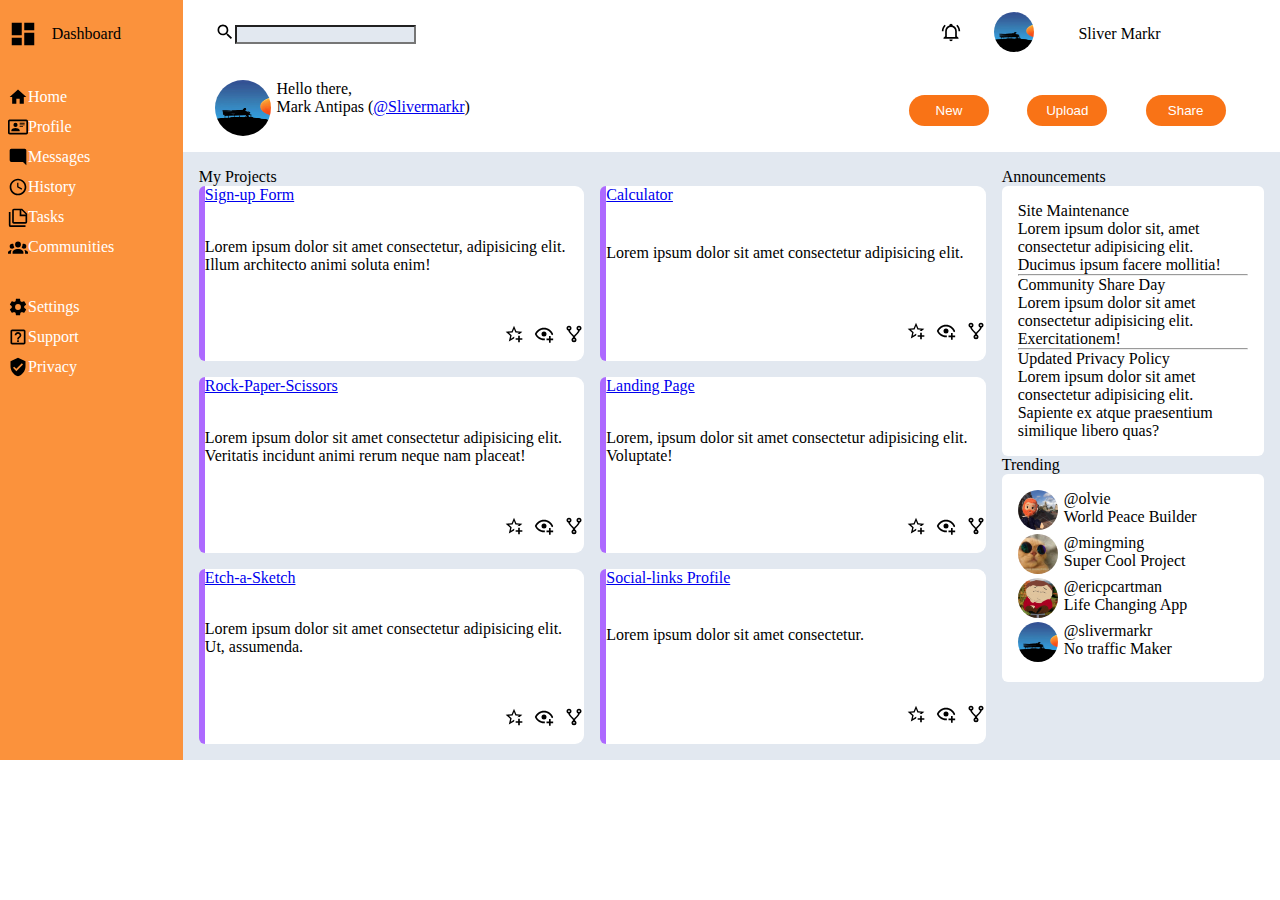
==== index.html @ b525b4a1 "links to my projects" ====
<!DOCTYPE html>
<html lang="en">
<head>
    <meta charset="UTF-8">
    <meta name="viewport" content="width=device-width, initial-scale=1.0">
    <title>Document</title>
    <link rel="stylesheet" href="style.css">

</head>
<body>
<div class="wrapper">
    <div class="main">
        <!-- header main -->
        <div class="header-wrapper">
            <div class="search-box">
                <div>
                <object width="20px" height="20px" data="./dashboard/magnify.svg" type="image/svg+xml"></object>
                </div>
                <input type="search" name="" id="search">
            </div>

            <div class="small-icon-box">
                <div>
                    <object width="20px" height="20px" data="./dashboard/bell-ring-outline.svg" type="image/svg+xml"></object>
                    </div>
                <div><img src="./resource/images/49a67f0972be8a185519f94ccf21d488.jpg" alt=""></div>
                <div>Sliver Markr</div>
            </div>

            <div class="big-icon-box">
                <div><img src="./resource/images/49a67f0972be8a185519f94ccf21d488.jpg" alt=""></div>
                <div>
                    <p>Hello there,</p>
                    <div>Mark Antipas (<a href="https://github.com/slivermarkr">@Slivermarkr</a>)</div>
                </div>
            </div>

            <div class="nav-buttons">
                <button>New</button>
                <button>Upload</button>
                <button>Share</button>
            </div>
        </div>

        <!-- content main -->
        <div class="content-wrapper">
            <div class="main-card-container">
                <div>My Projects</div>

                <div class="cards">
                    <div class="card">
                        <div><a href="https://slivermarkr.github.io/Sign-up-Form-Project/">Sign-up Form</a></div>
                        <p>Lorem ipsum dolor sit amet consectetur, adipisicing elit. Illum architecto animi soluta enim!</p>
                        <div class="card-icons">
                            <div><object data="./dashboard/star-plus-outline.svg" type="image/svg+xml"></object></div>
                            <div>
                                <object data="./dashboard/eye-plus-outline.svg" type="image/svg+xml"></object>
                            </div>
                            <div>
                                <object data="./dashboard/source-fork.svg" type="image/svg+xml"></object>
                            </div>
                        </div>
                    </div>

                    <div class="card">
                        <div><a href="https://slivermarkr.github.io/TOP-CALCULATOR/">Calculator</a></div>
                        <p>Lorem ipsum dolor sit amet consectetur adipisicing elit.</p>
                        <div class="card-icons">
                            <div><object data="./dashboard/star-plus-outline.svg" type="image/svg+xml"></object></div>
                            <div>
                                <object data="./dashboard/eye-plus-outline.svg" type="image/svg+xml"></object>
                            </div>
                            <div>
                                <object data="./dashboard/source-fork.svg" type="image/svg+xml"></object>
                            </div>
                        </div>
                    </div>

                    <div class="card">
                        <div><a href="https://slivermarkr.github.io/ROCK-PAPER-SCISSORS/">Rock-Paper-Scissors</a></div>
                        <p>Lorem ipsum dolor sit amet consectetur adipisicing elit. Veritatis incidunt animi rerum neque nam placeat!</p>
                        <div class="card-icons">
                            <div><object data="./dashboard/star-plus-outline.svg" type="image/svg+xml"></object></div>
                            <div>
                                <object data="./dashboard/eye-plus-outline.svg" type="image/svg+xml"></object>
                            </div>
                            <div>
                                <object data="./dashboard/source-fork.svg" type="image/svg+xml"></object>
                            </div>
                        </div>
                    </div>
                    <div class="card">
                        <div><a href="https://slivermarkr.github.io/Project-Landing-Page/">Landing Page</a></div>
                        <p>Lorem, ipsum dolor sit amet consectetur adipisicing elit. Voluptate!</p>
                        <div class="card-icons">
                            <div><object data="./dashboard/star-plus-outline.svg" type="image/svg+xml"></object></div>
                            <div>
                                <object data="./dashboard/eye-plus-outline.svg" type="image/svg+xml"></object>
                            </div>
                            <div>
                                <object data="./dashboard/source-fork.svg" type="image/svg+xml"></object>
                            </div>
                        </div>
                    </div>
                    <div class="card">
                        <div><a href="https://slivermarkr.github.io/ETCH-A-SKETCH/">Etch-a-Sketch</a></div>
                        <p>Lorem ipsum dolor sit amet consectetur adipisicing elit. Ut, assumenda.</p>
                        <div class="card-icons">
                            <div><object data="./dashboard/star-plus-outline.svg" type="image/svg+xml"></object></div>
                            <div>
                                <object data="./dashboard/eye-plus-outline.svg" type="image/svg+xml"></object>
                            </div>
                            <div>
                                <object data="./dashboard/source-fork.svg" type="image/svg+xml"></object>
                            </div>
                        </div>
                    </div>
                    <div class="card">
                        <div><a href="https://slivermarkr.github.io/Social-Links-Profile/">Social-links Profile</a></div>
                        <p>Lorem ipsum dolor sit amet consectetur.</p>
                        <div class="card-icons">
                            <div><object data="./dashboard/star-plus-outline.svg" type="image/svg+xml"></object></div>
                            <div>
                                <object data="./dashboard/eye-plus-outline.svg" type="image/svg+xml"></object>
                            </div>
                            <div>
                                <object data="./dashboard/source-fork.svg" type="image/svg+xml"></object>
                            </div>
                        </div>
                    </div>
                </div>
                
            </div>

            <div class="side-card-container">
                <div class="anno-grid">
                    <div>Announcements</div>
                    <div class="anno-box">
                        <div>
                            <div>Site Maintenance</div>
                            <p>Lorem ipsum dolor sit, amet consectetur adipisicing elit. Ducimus ipsum facere mollitia!</p>
                        </div>
                        <hr>
                        <div>
                            <div>Community Share Day</div>
                            <p>Lorem ipsum dolor sit amet consectetur adipisicing elit. Exercitationem!</p>
                        </div>
                        <hr>
                        <div>
                            <div>Updated Privacy Policy</div>
                            <p>Lorem ipsum dolor sit amet consectetur adipisicing elit. Sapiente ex atque praesentium similique libero quas?</p>
                        </div>
                    </div>
                </div>

                <div class="trend-grid">
                    <div>Trending</div>
                    <div class="trending-box">
                        <div class="trending-grid">
                            <div class="trending-icons">
                                <img src="./resource/images/b839390633fd821970933ee8e4f23c0c.png" alt="">
                            </div>
                            <div>
                                <p>@olvie</p>
                                <p>World Peace Builder</p>
                            </div>
                        </div>

                        <div class="trending-grid">
                            <div class="trending-icons">
                                <img src="./resource/images/c7742002-32af-4ff2-aab5-39110d72f6f2.jpeg" alt="">
                            </div>
                            <div>
                                <p>@mingming</p>
                                <p>Super Cool Project</p>
                            </div>
                        </div>

                        <div class="trending-grid">
                            <div class="trending-icons">
                                <img src="./resource/images/cartman.jpg" alt="">
                            </div>
                            <div>
                                <p>@ericpcartman</p>
                                <p>Life Changing App</p>
                            </div>
                        </div>

                        <div class="trending-grid">
                            <div class="trending-icons">
                                <img src="./resource/images/49a67f0972be8a185519f94ccf21d488.jpg" alt="">
                            </div>
                            <div>
                                <p>@slivermarkr</p>
                                <p>No traffic Maker</p>
                            </div>
                        </div>
                    </div>
                </div>
            </div>
        </div>
    </div>

    <!-- sidebar -->
    <div class="side-bar">

        <div class="brand">

            <div>
                <object width="30px" height="30px" data="./dashboard/view-dashboard.svg" type="image/svg+xml"></object>
            </div>
            <p>Dashboard</p>

        </div>

        <div class="nav">
            <div>
                <ul>
                    <li>
                        <div>
                            <object  data="./dashboard/home.svg" type="image/svg+xml"></object>
                        </div>
                        <p>Home</p>
                    </li>
                    <li>
                        <div>
                            <object data="./dashboard/card-account-details-outline.svg" type="image/svg+xml"></object>
                        </div>
                        <p>Profile</p>
                    </li>
                    <li>
                        <div>
                            <object data="./dashboard/message-reply.svg" type="image/svg+xml"></object>
                        </div>
                        <p>Messages</p>
                    </li>
                    <li>
                        <div>
                            <object data="./dashboard/clock-time-four-outline.svg" type="image/svg+xml"></object>
                        </div>
                        <p>History</p>
                    </li>
                    <li>
                        <div>
                            <object data="./dashboard/note-multiple-outline.svg" type="image/svg+xml"></object>
                        </div>
                        <p>Tasks</p>
                    </li>
                    <li>
                        <div>
                            <object data="./dashboard/account-group.svg" type="image/svg+xml"></object>
                        </div>
                        <p>Communities</p>
                    </li>
                </ul>
            </div>

            <div>
                <ul>
                    <li>
                        <div>
                            <object data="./dashboard/cog.svg" type="image/svg+xml"></object>
                        </div>
                        <p>Settings</p>
                    </li>
                    <li>
                        <div>
                            <object data="./dashboard/help-box-outline.svg" type="image/svg+xml"></object>
                        </div>
                        <p>Support</p>
                    </li>
                    <li>
                        <div>
                            <object data="./dashboard/shield-check.svg" type="image/svg+xml"></object>
                        </div>
                        <p>Privacy</p>
                    </li>
                </ul>
            </div>
            
        </div>
    </div>
</div>    
</body>
</html>
---- style.css ----
* {
    box-sizing: border-box;
    margin: 0;
    padding: 0;
}
:root {
    --img-size: 2.5rem;
    --big-img:3.5rem;
    --bc-theme: #fb923c;
    --bc-btn: #f97316;
    --bc:#e2e8f0;
    --nav-btns-fc: white;
}

.wrapper {
    display: grid;
    grid-template-columns: 1fr 6fr;
}

.main {
    grid-column: 2 / 3;
}
.side-bar {
    grid-column: 1 / 2;
    grid-row: 1;
    background: var(--bc-theme);
    padding-left: .5em;
}
.side-bar li > div {
    width: 20px;
    height: 20px;
}
.card-icons > div {
    width: 20px;
    height: 20px;
}
.main {
    display: grid;
    grid-template-rows: 1fr 4fr;
}

.main .header-wrapper {
    background-color: white;
}
.main .big-icon-box {
    display: grid;
    grid-template-columns: 1fr 10fr;
    justify-content: center;
    align-content: center;
}

.header-wrapper {
    display: grid;
    grid-template-columns: 2fr 1fr;
    padding: .5rem 2rem;
    gap: 1rem;
}

/* main content wrapper */

.content-wrapper {
    display: grid;
    grid-template-columns: 3fr 1fr;
    background-color: var(--bc);
    padding: 1rem;
    gap: 1rem;
}

.content-wrapper .main-card-container {
    background-color: var(--bc);
    display: grid;
    grid-template-rows: max-content;
}
.cards {
    display: grid;
    grid-template-columns: repeat(auto-fit, minmax(300px, 1fr));
    gap: 1em;
}
.side-card-container {
    display: grid;
    grid-template-rows: 1fr 1fr;

}
.nav ul > li {
    display: flex;
    align-content: center;

}
.nav ul  li > p {
    align-self: center ;
    color: var(--nav-btns-fc);
}

.search-box {
    display: grid;
    grid-template-columns: auto auto;
    align-items: center;
    justify-content: start;

}
.small-icon-box {
    display: grid;
    grid-template-columns: 1fr 1fr 2fr;
    justify-content: center;
    align-items: center;
}
.small-icon-box div:nth-child(1) {
    justify-self: center;
}

.nav-buttons {
    display: grid;
    grid-template-columns: repeat(3 , 1fr);
    gap: 1rem;
    align-content: center;
}

.side-bar {
    display: grid;
    grid-template-rows: .1fr 1fr;
    gap: 20px;
}

.nav > :nth-child(1) {
    margin-bottom: 40px;
}


.brand {
    display: flex;
}

.nav > div > ul {
    display: grid;
    gap: 10px;
}
.brand {
    display: grid;
    grid-template-columns: 1fr 3fr;
    align-items: center;
    justify-items: start;
}
.brand > :nth-child(1) {
    display: grid;
}

img {
    width: var(--img-size);
    height: var(--img-size);
    border-radius: 2rem;
}

.trending-grid{
    display: grid;
    grid-template-columns: 1fr 4fr;
    background-color: white;
}

.anno-box {
    display: grid;
    border-radius: 5px;
}
.card-icons {
    display: flex;
    justify-content: end;
    gap: 10px;
    align-items: center;
}
.card {
    display: grid;
    border-left: 6px solid  rgb(173, 105, 255);
    border-radius: 6px 9px 9px 6px;
    background-color: white;
}

button {
    background-color: var(--bc-btn);
    border: none;
    border-radius: 3rem;
    width: 5rem;
    padding: .5rem;
    color: white;
}

input[type="search"]{
    background-color: var(--bc);
}
.anno-box > div {
    background-color: white;
}
.big-icon-box img {
    width: var(--big-img);
    height: var(--big-img);
}
.anno-box,
.trending-box {
    padding: 1em;
    border-radius: 6px;
    background-color: white;
}
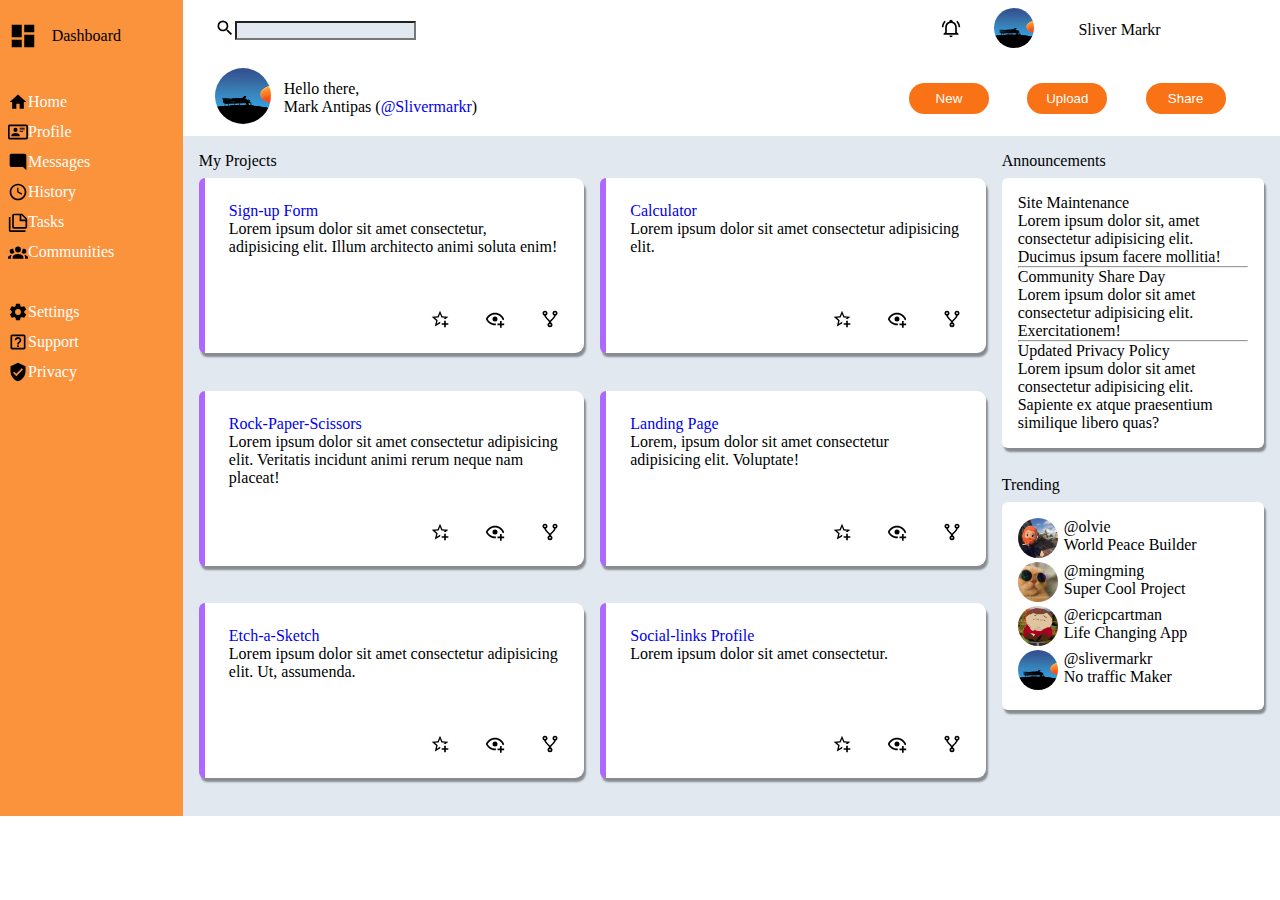
==== commit 5c929f7c: "main cards alignment" ====
--- a/index.html
+++ b/index.html
@@ -29,7 +29,7 @@
 
             <div class="big-icon-box">
                 <div><img src="./resource/images/49a67f0972be8a185519f94ccf21d488.jpg" alt=""></div>
-                <div>
+                <div class="user-greet">
                     <p>Hello there,</p>
                     <div>Mark Antipas (<a href="https://github.com/slivermarkr">@Slivermarkr</a>)</div>
                 </div>
@@ -49,75 +49,87 @@
 
                 <div class="cards">
                     <div class="card">
-                        <div><a href="https://slivermarkr.github.io/Sign-up-Form-Project/">Sign-up Form</a></div>
-                        <p>Lorem ipsum dolor sit amet consectetur, adipisicing elit. Illum architecto animi soluta enim!</p>
-                        <div class="card-icons">
-                            <div><object data="./dashboard/star-plus-outline.svg" type="image/svg+xml"></object></div>
-                            <div>
-                                <object data="./dashboard/eye-plus-outline.svg" type="image/svg+xml"></object>
-                            </div>
-                            <div>
-                                <object data="./dashboard/source-fork.svg" type="image/svg+xml"></object>
-                            </div>
-                        </div>
-                    </div>
-
-                    <div class="card">
-                        <div><a href="https://slivermarkr.github.io/TOP-CALCULATOR/">Calculator</a></div>
-                        <p>Lorem ipsum dolor sit amet consectetur adipisicing elit.</p>
-                        <div class="card-icons">
-                            <div><object data="./dashboard/star-plus-outline.svg" type="image/svg+xml"></object></div>
-                            <div>
-                                <object data="./dashboard/eye-plus-outline.svg" type="image/svg+xml"></object>
-                            </div>
-                            <div>
-                                <object data="./dashboard/source-fork.svg" type="image/svg+xml"></object>
-                            </div>
-                        </div>
-                    </div>
-
-                    <div class="card">
-                        <div><a href="https://slivermarkr.github.io/ROCK-PAPER-SCISSORS/">Rock-Paper-Scissors</a></div>
-                        <p>Lorem ipsum dolor sit amet consectetur adipisicing elit. Veritatis incidunt animi rerum neque nam placeat!</p>
-                        <div class="card-icons">
-                            <div><object data="./dashboard/star-plus-outline.svg" type="image/svg+xml"></object></div>
-                            <div>
-                                <object data="./dashboard/eye-plus-outline.svg" type="image/svg+xml"></object>
-                            </div>
-                            <div>
-                                <object data="./dashboard/source-fork.svg" type="image/svg+xml"></object>
-                            </div>
-                        </div>
-                    </div>
-                    <div class="card">
-                        <div><a href="https://slivermarkr.github.io/Project-Landing-Page/">Landing Page</a></div>
-                        <p>Lorem, ipsum dolor sit amet consectetur adipisicing elit. Voluptate!</p>
-                        <div class="card-icons">
-                            <div><object data="./dashboard/star-plus-outline.svg" type="image/svg+xml"></object></div>
-                            <div>
-                                <object data="./dashboard/eye-plus-outline.svg" type="image/svg+xml"></object>
-                            </div>
-                            <div>
-                                <object data="./dashboard/source-fork.svg" type="image/svg+xml"></object>
-                            </div>
-                        </div>
-                    </div>
-                    <div class="card">
-                        <div><a href="https://slivermarkr.github.io/ETCH-A-SKETCH/">Etch-a-Sketch</a></div>
-                        <p>Lorem ipsum dolor sit amet consectetur adipisicing elit. Ut, assumenda.</p>
-                        <div class="card-icons">
-                            <div><object data="./dashboard/star-plus-outline.svg" type="image/svg+xml"></object></div>
-                            <div>
-                                <object data="./dashboard/eye-plus-outline.svg" type="image/svg+xml"></object>
-                            </div>
-                            <div>
-                                <object data="./dashboard/source-fork.svg" type="image/svg+xml"></object>
-                            </div>
-                        </div>
-                    </div>
-                    <div class="card">
-                        <div><a href="https://slivermarkr.github.io/Social-Links-Profile/">Social-links Profile</a></div>
-                        <p>Lorem ipsum dolor sit amet consectetur.</p>
+                        <div>
+                            <div><a href="https://slivermarkr.github.io/Sign-up-Form-Project/">Sign-up Form</a></div>
+                            <p>Lorem ipsum dolor sit amet consectetur, adipisicing elit. Illum architecto animi soluta enim!</p>
+                        </div>
+                        <div class="card-icons">
+                            <div><object data="./dashboard/star-plus-outline.svg" type="image/svg+xml"></object></div>
+                            <div>
+                                <object data="./dashboard/eye-plus-outline.svg" type="image/svg+xml"></object>
+                            </div>
+                            <div>
+                                <object data="./dashboard/source-fork.svg" type="image/svg+xml"></object>
+                            </div>
+                        </div>
+                    </div>
+
+                    <div class="card">
+                        <div>
+                            <div><a href="https://slivermarkr.github.io/TOP-CALCULATOR/">Calculator</a></div>
+                            <p>Lorem ipsum dolor sit amet consectetur adipisicing elit.</p>
+                        </div>
+                        <div class="card-icons">
+                            <div><object data="./dashboard/star-plus-outline.svg" type="image/svg+xml"></object></div>
+                            <div>
+                                <object data="./dashboard/eye-plus-outline.svg" type="image/svg+xml"></object>
+                            </div>
+                            <div>
+                                <object data="./dashboard/source-fork.svg" type="image/svg+xml"></object>
+                            </div>
+                        </div>
+                    </div>
+
+                    <div class="card">
+                        <div>
+                            <div><a href="https://slivermarkr.github.io/ROCK-PAPER-SCISSORS/">Rock-Paper-Scissors</a></div>
+                            <p>Lorem ipsum dolor sit amet consectetur adipisicing elit. Veritatis incidunt animi rerum neque nam placeat!</p>
+                        </div>
+                        <div class="card-icons">
+                            <div><object data="./dashboard/star-plus-outline.svg" type="image/svg+xml"></object></div>
+                            <div>
+                                <object data="./dashboard/eye-plus-outline.svg" type="image/svg+xml"></object>
+                            </div>
+                            <div>
+                                <object data="./dashboard/source-fork.svg" type="image/svg+xml"></object>
+                            </div>
+                        </div>
+                    </div>
+                    <div class="card">
+                        <div>
+                            <div><a href="https://slivermarkr.github.io/Project-Landing-Page/">Landing Page</a></div>
+                            <p>Lorem, ipsum dolor sit amet consectetur adipisicing elit. Voluptate!</p>
+                        </div>
+                        <div class="card-icons">
+                            <div><object data="./dashboard/star-plus-outline.svg" type="image/svg+xml"></object></div>
+                            <div>
+                                <object data="./dashboard/eye-plus-outline.svg" type="image/svg+xml"></object>
+                            </div>
+                            <div>
+                                <object data="./dashboard/source-fork.svg" type="image/svg+xml"></object>
+                            </div>
+                        </div>
+                    </div>
+                    <div class="card">
+                        <div>
+                            <div><a href="https://slivermarkr.github.io/ETCH-A-SKETCH/">Etch-a-Sketch</a></div>
+                            <p>Lorem ipsum dolor sit amet consectetur adipisicing elit. Ut, assumenda.</p>
+                        </div>
+                        <div class="card-icons">
+                            <div><object data="./dashboard/star-plus-outline.svg" type="image/svg+xml"></object></div>
+                            <div>
+                                <object data="./dashboard/eye-plus-outline.svg" type="image/svg+xml"></object>
+                            </div>
+                            <div>
+                                <object data="./dashboard/source-fork.svg" type="image/svg+xml"></object>
+                            </div>
+                        </div>
+                    </div>
+                    <div class="card">
+                        <div>
+                            <div><a href="https://slivermarkr.github.io/Social-Links-Profile/">Social-links Profile</a></div>
+                            <p>Lorem ipsum dolor sit amet consectetur.</p>
+                        </div>
                         <div class="card-icons">
                             <div><object data="./dashboard/star-plus-outline.svg" type="image/svg+xml"></object></div>
                             <div>
--- a/style.css
+++ b/style.css
@@ -36,7 +36,7 @@
 }
 .main {
     display: grid;
-    grid-template-rows: 1fr 4fr;
+    grid-template-rows: 1fr 5fr;
 }
 
 .main .header-wrapper {
@@ -47,6 +47,10 @@
     grid-template-columns: 1fr 10fr;
     justify-content: center;
     align-content: center;
+    gap: .5rem;
+}
+.user-greet {
+    align-self: center;
 }
 
 .header-wrapper {
@@ -75,11 +79,11 @@
     display: grid;
     grid-template-columns: repeat(auto-fit, minmax(300px, 1fr));
     gap: 1em;
+    margin-top: .5rem;
 }
 .side-card-container {
     display: grid;
     grid-template-rows: 1fr 1fr;
-
 }
 .nav ul > li {
     display: flex;
@@ -155,6 +159,9 @@
     grid-template-columns: 1fr 4fr;
     background-color: white;
 }
+.trend-grid {
+    align-self: start;
+}
 
 .anno-box {
     display: grid;
@@ -163,7 +170,7 @@
 .card-icons {
     display: flex;
     justify-content: end;
-    gap: 10px;
+    gap: 35px;
     align-items: center;
 }
 .card {
@@ -171,6 +178,11 @@
     border-left: 6px solid  rgb(173, 105, 255);
     border-radius: 6px 9px 9px 6px;
     background-color: white;
+
+    box-shadow: 2px 4px 2px 0px rgba(0, 0, 0, 0.4);
+    height: 175px;
+    padding: 1.5rem;
+    align-content: space-between;
 }
 
 button {
@@ -197,4 +209,13 @@
     padding: 1em;
     border-radius: 6px;
     background-color: white;
+    box-shadow: 2px 4px 2px 0px rgba(0, 0, 0, 0.4);
+    margin-top: .5rem;
+}
+
+a {
+    text-decoration: none;
+}
+a:hover {
+    cursor: pointer;
 }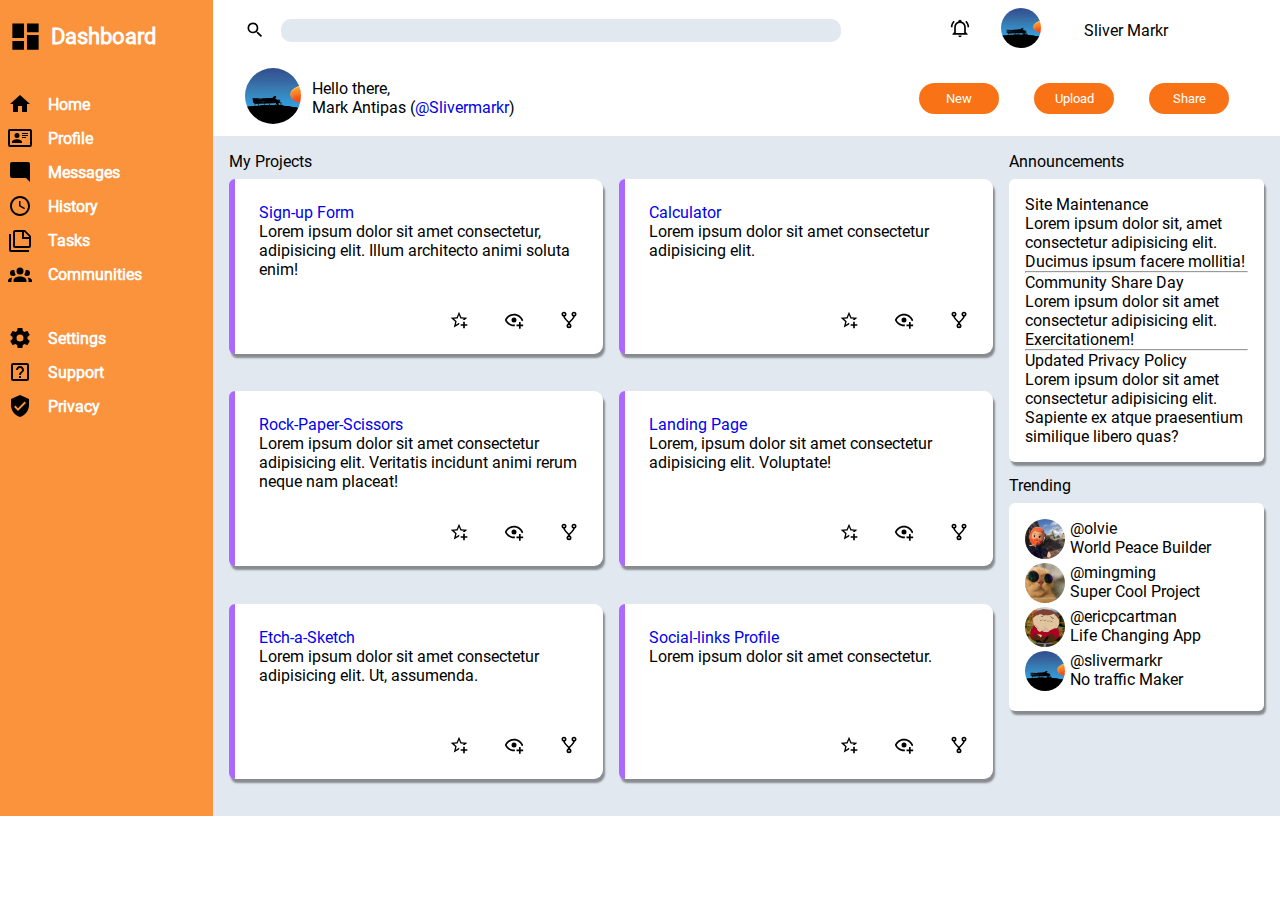
==== commit 91bca1ba: "editing text" ====
--- a/index.html
+++ b/index.html
@@ -219,9 +219,11 @@
         <div class="brand">
 
             <div>
-                <object width="30px" height="30px" data="./dashboard/view-dashboard.svg" type="image/svg+xml"></object>
-            </div>
-            <p>Dashboard</p>
+                <object data="./dashboard/view-dashboard.svg" type="image/svg+xml"></object>
+            </div>
+            <div>
+                <p>Dashboard</p>
+            </div>
 
         </div>
 
--- a/style.css
+++ b/style.css
@@ -2,6 +2,12 @@
     box-sizing: border-box;
     margin: 0;
     padding: 0;
+
+    font-family: "roboto";
+}
+@font-face {
+    font-family: "roboto";
+    src: url(./resource/roboto-ff/Roboto-Regular.ttf);
 }
 :root {
     --img-size: 2.5rem;
@@ -14,7 +20,7 @@
 
 .wrapper {
     display: grid;
-    grid-template-columns: 1fr 6fr;
+    grid-template-columns: 1fr 5fr;
 }
 
 .main {
@@ -27,8 +33,8 @@
     padding-left: .5em;
 }
 .side-bar li > div {
-    width: 20px;
-    height: 20px;
+    width: 24px;
+    height: 24px;
 }
 .card-icons > div {
     width: 20px;
@@ -88,7 +94,8 @@
 .nav ul > li {
     display: flex;
     align-content: center;
-
+    gap: 1rem;
+    font-weight: bold;
 }
 .nav ul  li > p {
     align-self: center ;
@@ -100,7 +107,10 @@
     grid-template-columns: auto auto;
     align-items: center;
     justify-content: start;
-
+    gap: 1rem;
+}
+.search-box div:nth-child(1) {
+    display: flex;
 }
 .small-icon-box {
     display: grid;
@@ -128,24 +138,25 @@
 .nav > :nth-child(1) {
     margin-bottom: 40px;
 }
-
-
+.nav > div > ul {
+    display: grid;
+    gap: 10px;
+}
 .brand {
-    display: flex;
-}
-
-.nav > div > ul {
-    display: grid;
-    gap: 10px;
-}
-.brand {
-    display: grid;
-    grid-template-columns: 1fr 3fr;
+    display: grid;
+    grid-template-columns: 1fr 6fr;
     align-items: center;
     justify-items: start;
+    gap: .5rem;
+
+    font-size: 1.4em;
+    color: white;
+    font-weight: bold;
 }
 .brand > :nth-child(1) {
     display: grid;
+    width: 35px;
+    height: 35px;
 }
 
 img {
@@ -196,6 +207,24 @@
 
 input[type="search"]{
     background-color: var(--bc);
+    appearance: none;
+    -webkit-appearance: none;
+    -moz-appearance: none;
+    
+    width: 35rem;
+    height: 23px;
+    border: none;
+    border-radius: 10px;
+    padding-left: 1rem;
+}
+/* removing the x mark in search input box */
+input[type="search"]::-webkit-search-decoration,
+input[type="search"]::-webkit-search-cancel-button,
+input[type="search"]::-webkit-search-results-button,
+input[type="search"]::-webkit-search-results-decoration { display: none; }
+
+input[type="search"]:focus{
+    outline: none;
 }
 .anno-box > div {
     background-color: white;
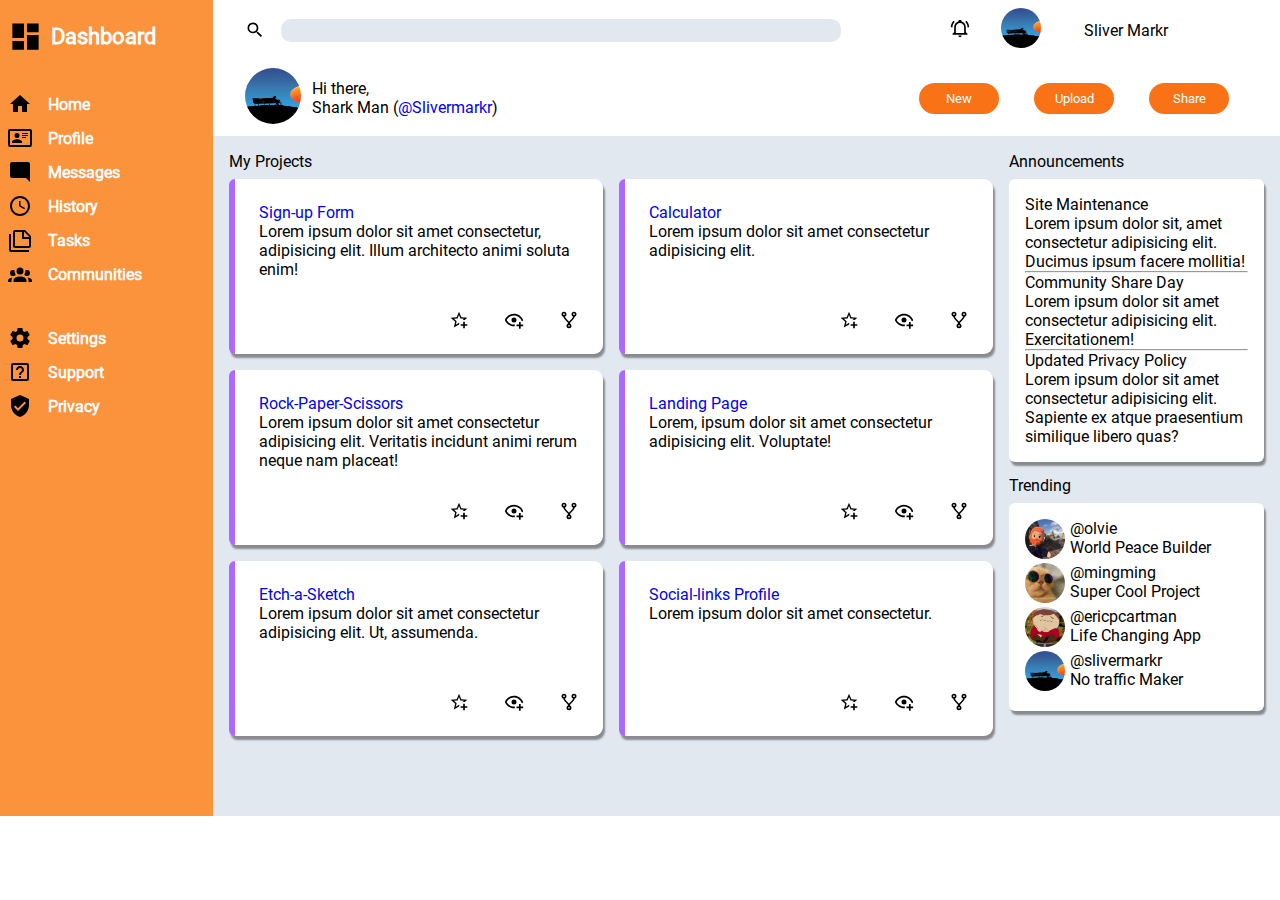
==== commit 9180e030: "cards grid issue fixed" ====
--- a/index.html
+++ b/index.html
@@ -30,8 +30,8 @@
             <div class="big-icon-box">
                 <div><img src="./resource/images/49a67f0972be8a185519f94ccf21d488.jpg" alt=""></div>
                 <div class="user-greet">
-                    <p>Hello there,</p>
-                    <div>Mark Antipas (<a href="https://github.com/slivermarkr">@Slivermarkr</a>)</div>
+                    <p>Hi there,</p>
+                    <div>Shark Man (<a href="https://github.com/slivermarkr">@Slivermarkr</a>)</div>
                 </div>
             </div>
 
@@ -44,9 +44,9 @@
 
         <!-- content main -->
         <div class="content-wrapper">
+            
             <div class="main-card-container">
                 <div>My Projects</div>
-
                 <div class="cards">
                     <div class="card">
                         <div>
@@ -131,7 +131,9 @@
                             <p>Lorem ipsum dolor sit amet consectetur.</p>
                         </div>
                         <div class="card-icons">
-                            <div><object data="./dashboard/star-plus-outline.svg" type="image/svg+xml"></object></div>
+                            <div>
+                                <object data="./dashboard/star-plus-outline.svg" type="image/svg+xml"></object>
+                            </div>
                             <div>
                                 <object data="./dashboard/eye-plus-outline.svg" type="image/svg+xml"></object>
                             </div>
--- a/style.css
+++ b/style.css
@@ -76,14 +76,9 @@
     gap: 1rem;
 }
 
-.content-wrapper .main-card-container {
-    background-color: var(--bc);
-    display: grid;
-    grid-template-rows: max-content;
-}
 .cards {
     display: grid;
-    grid-template-columns: repeat(auto-fit, minmax(300px, 1fr));
+    grid-template-columns: repeat(auto-fit, minmax(330px, 1fr));
     gap: 1em;
     margin-top: .5rem;
 }
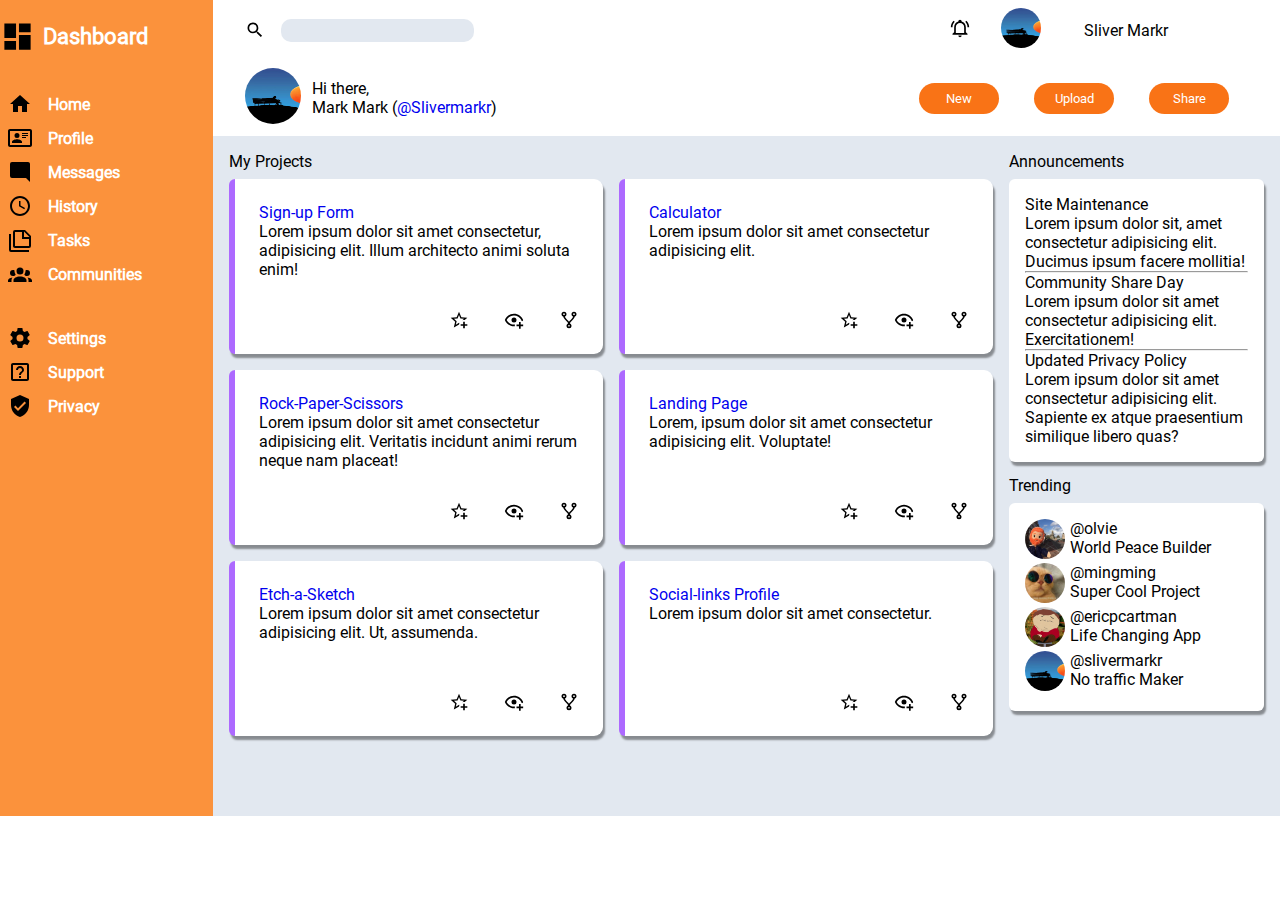
==== commit 4ea6441f: "edit hover on sidebar" ====
--- a/index.html
+++ b/index.html
@@ -31,7 +31,7 @@
                 <div><img src="./resource/images/49a67f0972be8a185519f94ccf21d488.jpg" alt=""></div>
                 <div class="user-greet">
                     <p>Hi there,</p>
-                    <div>Shark Man (<a href="https://github.com/slivermarkr">@Slivermarkr</a>)</div>
+                    <div>Mark Mark (<a href="https://github.com/slivermarkr">@Slivermarkr</a>)</div>
                 </div>
             </div>
 
--- a/style.css
+++ b/style.css
@@ -30,7 +30,6 @@
     grid-column: 1 / 2;
     grid-row: 1;
     background: var(--bc-theme);
-    padding-left: .5em;
 }
 .side-bar li > div {
     width: 24px;
@@ -90,7 +89,14 @@
     display: flex;
     align-content: center;
     gap: 1rem;
-    font-weight: bold;
+    font-size: 16px;
+    font-weight: 900;
+    padding-left: .5rem;
+}
+
+.nav ul > li:hover {
+    background-color: rgba(255, 255, 255, 0.1);
+    cursor: pointer;
 }
 .nav ul  li > p {
     align-self: center ;
@@ -206,7 +212,6 @@
     -webkit-appearance: none;
     -moz-appearance: none;
     
-    width: 35rem;
     height: 23px;
     border: none;
     border-radius: 10px;
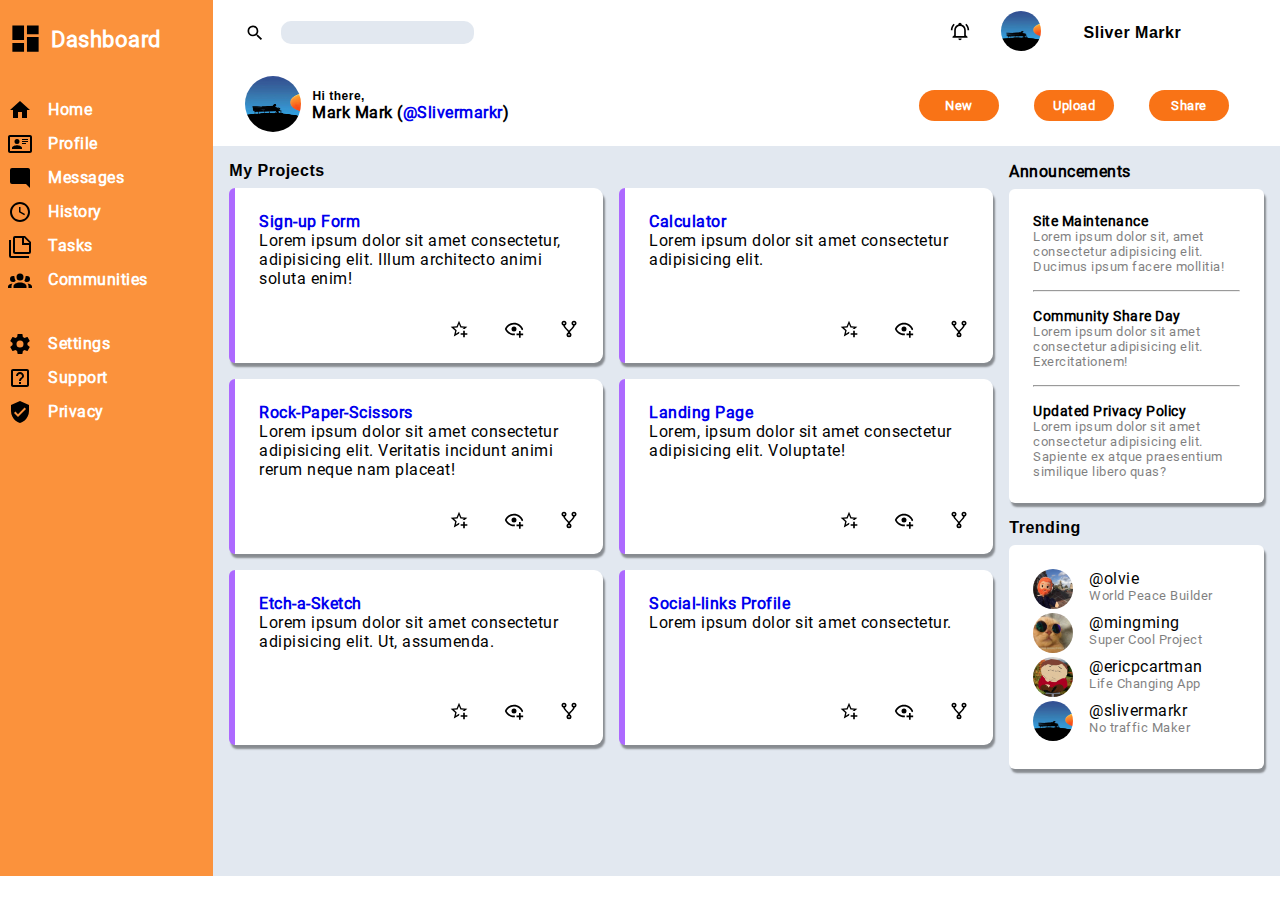
==== commit 508c9bce: "proper layout done starts some effects" ====
--- a/index.html
+++ b/index.html
@@ -24,14 +24,14 @@
                     <object width="20px" height="20px" data="./dashboard/bell-ring-outline.svg" type="image/svg+xml"></object>
                     </div>
                 <div><img src="./resource/images/49a67f0972be8a185519f94ccf21d488.jpg" alt=""></div>
-                <div>Sliver Markr</div>
+                <div class="bold">Sliver Markr</div>
             </div>
 
             <div class="big-icon-box">
                 <div><img src="./resource/images/49a67f0972be8a185519f94ccf21d488.jpg" alt=""></div>
                 <div class="user-greet">
-                    <p>Hi there,</p>
-                    <div>Mark Mark (<a href="https://github.com/slivermarkr">@Slivermarkr</a>)</div>
+                    <p class="bold">Hi there,</p>
+                    <div class="bolder">Mark Mark (<a href="https://github.com/slivermarkr">@Slivermarkr</a>)</div>
                 </div>
             </div>
 
@@ -46,11 +46,11 @@
         <div class="content-wrapper">
             
             <div class="main-card-container">
-                <div>My Projects</div>
+                <div class="bold">My Projects</div>
                 <div class="cards">
                     <div class="card">
                         <div>
-                            <div><a href="https://slivermarkr.github.io/Sign-up-Form-Project/">Sign-up Form</a></div>
+                            <div class="bold"><a href="https://slivermarkr.github.io/Sign-up-Form-Project/">Sign-up Form</a></div>
                             <p>Lorem ipsum dolor sit amet consectetur, adipisicing elit. Illum architecto animi soluta enim!</p>
                         </div>
                         <div class="card-icons">
@@ -66,7 +66,7 @@
 
                     <div class="card">
                         <div>
-                            <div><a href="https://slivermarkr.github.io/TOP-CALCULATOR/">Calculator</a></div>
+                            <div class="bold"><a href="https://slivermarkr.github.io/TOP-CALCULATOR/">Calculator</a></div>
                             <p>Lorem ipsum dolor sit amet consectetur adipisicing elit.</p>
                         </div>
                         <div class="card-icons">
@@ -82,7 +82,7 @@
 
                     <div class="card">
                         <div>
-                            <div><a href="https://slivermarkr.github.io/ROCK-PAPER-SCISSORS/">Rock-Paper-Scissors</a></div>
+                            <div class="bold"><a href="https://slivermarkr.github.io/ROCK-PAPER-SCISSORS/">Rock-Paper-Scissors</a></div>
                             <p>Lorem ipsum dolor sit amet consectetur adipisicing elit. Veritatis incidunt animi rerum neque nam placeat!</p>
                         </div>
                         <div class="card-icons">
@@ -97,7 +97,7 @@
                     </div>
                     <div class="card">
                         <div>
-                            <div><a href="https://slivermarkr.github.io/Project-Landing-Page/">Landing Page</a></div>
+                            <div class="bold"><a href="https://slivermarkr.github.io/Project-Landing-Page/">Landing Page</a></div>
                             <p>Lorem, ipsum dolor sit amet consectetur adipisicing elit. Voluptate!</p>
                         </div>
                         <div class="card-icons">
@@ -112,7 +112,7 @@
                     </div>
                     <div class="card">
                         <div>
-                            <div><a href="https://slivermarkr.github.io/ETCH-A-SKETCH/">Etch-a-Sketch</a></div>
+                            <div class="bold"><a href="https://slivermarkr.github.io/ETCH-A-SKETCH/">Etch-a-Sketch</a></div>
                             <p>Lorem ipsum dolor sit amet consectetur adipisicing elit. Ut, assumenda.</p>
                         </div>
                         <div class="card-icons">
@@ -127,7 +127,7 @@
                     </div>
                     <div class="card">
                         <div>
-                            <div><a href="https://slivermarkr.github.io/Social-Links-Profile/">Social-links Profile</a></div>
+                            <div class="bold"><a href="https://slivermarkr.github.io/Social-Links-Profile/">Social-links Profile</a></div>
                             <p>Lorem ipsum dolor sit amet consectetur.</p>
                         </div>
                         <div class="card-icons">
@@ -151,24 +151,24 @@
                     <div>Announcements</div>
                     <div class="anno-box">
                         <div>
-                            <div>Site Maintenance</div>
+                            <div class="anon-title">Site Maintenance</div>
                             <p>Lorem ipsum dolor sit, amet consectetur adipisicing elit. Ducimus ipsum facere mollitia!</p>
                         </div>
                         <hr>
                         <div>
-                            <div>Community Share Day</div>
+                            <div class="anon-title">Community Share Day</div>
                             <p>Lorem ipsum dolor sit amet consectetur adipisicing elit. Exercitationem!</p>
                         </div>
                         <hr>
                         <div>
-                            <div>Updated Privacy Policy</div>
+                            <div class="anon-title">Updated Privacy Policy</div>
                             <p>Lorem ipsum dolor sit amet consectetur adipisicing elit. Sapiente ex atque praesentium similique libero quas?</p>
                         </div>
                     </div>
                 </div>
 
                 <div class="trend-grid">
-                    <div>Trending</div>
+                    <div class="bold">Trending</div>
                     <div class="trending-box">
                         <div class="trending-grid">
                             <div class="trending-icons">
@@ -176,7 +176,7 @@
                             </div>
                             <div>
                                 <p>@olvie</p>
-                                <p>World Peace Builder</p>
+                                <p class="opaque">World Peace Builder</p>
                             </div>
                         </div>
 
@@ -186,7 +186,7 @@
                             </div>
                             <div>
                                 <p>@mingming</p>
-                                <p>Super Cool Project</p>
+                                <p class="opaque">Super Cool Project</p>
                             </div>
                         </div>
 
@@ -196,7 +196,7 @@
                             </div>
                             <div>
                                 <p>@ericpcartman</p>
-                                <p>Life Changing App</p>
+                                <p class="opaque">Life Changing App</p>
                             </div>
                         </div>
 
@@ -206,7 +206,7 @@
                             </div>
                             <div>
                                 <p>@slivermarkr</p>
-                                <p>No traffic Maker</p>
+                                <p class="opaque">No traffic Maker</p>
                             </div>
                         </div>
                     </div>
--- a/style.css
+++ b/style.css
@@ -4,6 +4,7 @@
     padding: 0;
 
     font-family: "roboto";
+    letter-spacing: .5px;
 }
 @font-face {
     font-family: "roboto";
@@ -16,6 +17,8 @@
     --bc-btn: #f97316;
     --bc:#e2e8f0;
     --nav-btns-fc: white;
+
+    --anno-font-size: 13px
 }
 
 .wrapper {
@@ -84,6 +87,7 @@
 .side-card-container {
     display: grid;
     grid-template-rows: 1fr 1fr;
+    gap: 1rem;
 }
 .nav ul > li {
     display: flex;
@@ -150,6 +154,8 @@
     justify-items: start;
     gap: .5rem;
 
+    padding-right: 1rem;
+    padding-left: .5rem;
     font-size: 1.4em;
     color: white;
     font-weight: bold;
@@ -170,6 +176,7 @@
     display: grid;
     grid-template-columns: 1fr 4fr;
     background-color: white;
+    gap: 1rem;
 }
 .trend-grid {
     align-self: start;
@@ -204,6 +211,7 @@
     width: 5rem;
     padding: .5rem;
     color: white;
+    font-weight: bold;
 }
 
 input[type="search"]{
@@ -211,7 +219,6 @@
     appearance: none;
     -webkit-appearance: none;
     -moz-appearance: none;
-    
     height: 23px;
     border: none;
     border-radius: 10px;
@@ -235,16 +242,41 @@
 }
 .anno-box,
 .trending-box {
-    padding: 1em;
+    padding: 1.5em;
     border-radius: 6px;
     background-color: white;
     box-shadow: 2px 4px 2px 0px rgba(0, 0, 0, 0.4);
     margin-top: .5rem;
-}
-
+    gap: 1rem;
+}
+.anno-box p {
+    font-size: var(--anno-font-size);
+    opacity: .5;
+    font-weight: 400;
+}
 a {
     text-decoration: none;
 }
 a:hover {
     cursor: pointer;
+}
+.anno-grid div{
+    font-weight: bold;
+}
+.anon-title {
+    font-size: 14px;
+}
+.bold {
+    font-weight: bold;
+    font-family: Impact, Haettenschweiler, 'Arial Narrow Bold', sans-serif;
+}
+.bolder {
+    font-weight: bolder;
+}
+.user-greet p {
+    font-size: 12px;
+}
+.opaque {
+    opacity: .5;
+    font-size: var(--anno-font-size);
 }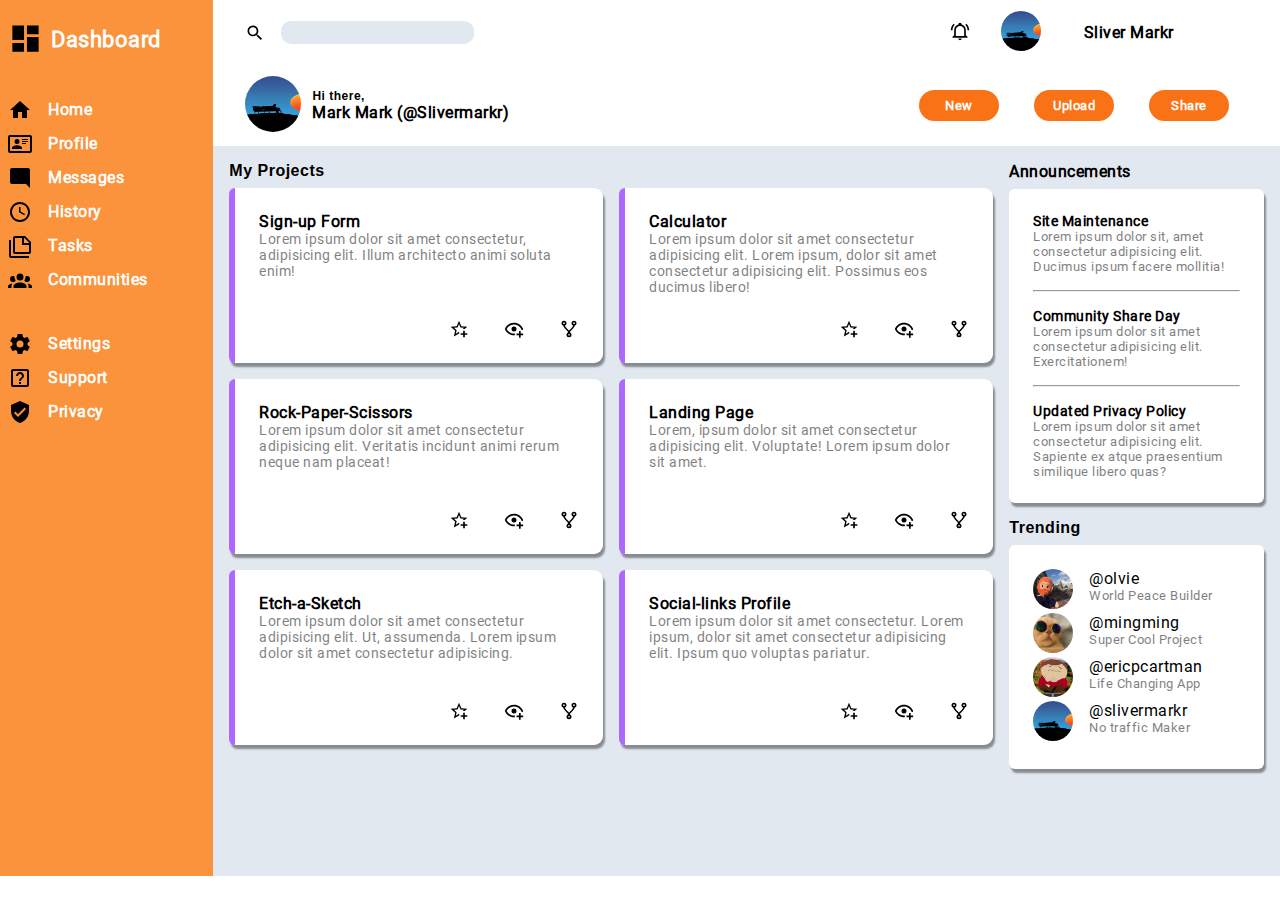
==== commit 4c784352: "hover effects added" ====
--- a/index.html
+++ b/index.html
@@ -24,7 +24,7 @@
                     <object width="20px" height="20px" data="./dashboard/bell-ring-outline.svg" type="image/svg+xml"></object>
                     </div>
                 <div><img src="./resource/images/49a67f0972be8a185519f94ccf21d488.jpg" alt=""></div>
-                <div class="bold">Sliver Markr</div>
+                <div class="bold"><a href="https://github.com/slivermarkr">Sliver Markr</a></div>
             </div>
 
             <div class="big-icon-box">
@@ -67,7 +67,7 @@
                     <div class="card">
                         <div>
                             <div class="bold"><a href="https://slivermarkr.github.io/TOP-CALCULATOR/">Calculator</a></div>
-                            <p>Lorem ipsum dolor sit amet consectetur adipisicing elit.</p>
+                            <p>Lorem ipsum dolor sit amet consectetur adipisicing elit. Lorem ipsum, dolor sit amet consectetur adipisicing elit. Possimus eos ducimus libero!</p>
                         </div>
                         <div class="card-icons">
                             <div><object data="./dashboard/star-plus-outline.svg" type="image/svg+xml"></object></div>
@@ -98,7 +98,7 @@
                     <div class="card">
                         <div>
                             <div class="bold"><a href="https://slivermarkr.github.io/Project-Landing-Page/">Landing Page</a></div>
-                            <p>Lorem, ipsum dolor sit amet consectetur adipisicing elit. Voluptate!</p>
+                            <p>Lorem, ipsum dolor sit amet consectetur adipisicing elit. Voluptate! Lorem ipsum dolor sit amet.</p>
                         </div>
                         <div class="card-icons">
                             <div><object data="./dashboard/star-plus-outline.svg" type="image/svg+xml"></object></div>
@@ -113,7 +113,7 @@
                     <div class="card">
                         <div>
                             <div class="bold"><a href="https://slivermarkr.github.io/ETCH-A-SKETCH/">Etch-a-Sketch</a></div>
-                            <p>Lorem ipsum dolor sit amet consectetur adipisicing elit. Ut, assumenda.</p>
+                            <p>Lorem ipsum dolor sit amet consectetur adipisicing elit. Ut, assumenda. Lorem ipsum dolor sit amet consectetur adipisicing.</p>
                         </div>
                         <div class="card-icons">
                             <div><object data="./dashboard/star-plus-outline.svg" type="image/svg+xml"></object></div>
@@ -128,7 +128,7 @@
                     <div class="card">
                         <div>
                             <div class="bold"><a href="https://slivermarkr.github.io/Social-Links-Profile/">Social-links Profile</a></div>
-                            <p>Lorem ipsum dolor sit amet consectetur.</p>
+                            <p>Lorem ipsum dolor sit amet consectetur. Lorem ipsum, dolor sit amet consectetur adipisicing elit. Ipsum quo voluptas pariatur.</p>
                         </div>
                         <div class="card-icons">
                             <div>
--- a/style.css
+++ b/style.css
@@ -96,11 +96,13 @@
     font-size: 16px;
     font-weight: 900;
     padding-left: .5rem;
+    transition: all 1ms;
 }
 
 .nav ul > li:hover {
     background-color: rgba(255, 255, 255, 0.1);
     cursor: pointer;
+    scale: 1.1;
 }
 .nav ul  li > p {
     align-self: center ;
@@ -202,6 +204,12 @@
     height: 175px;
     padding: 1.5rem;
     align-content: space-between;
+
+    transition: .8 all;
+}
+.card p {
+    font-size: 14px;
+    opacity: .5;
 }
 
 button {
@@ -256,6 +264,7 @@
 }
 a {
     text-decoration: none;
+    color: black;
 }
 a:hover {
     cursor: pointer;
@@ -279,4 +288,40 @@
 .opaque {
     opacity: .5;
     font-size: var(--anno-font-size);
+}
+
+.card:hover {
+    background-color: rgba(255, 255, 255, 0.4);
+    border-left: none;
+    border-bottom: 6px solid  rgb(173, 105, 255);
+    scale: 1.05;
+    font-size: 110%;
+}
+
+.trending-grid:hover {
+    background-color: rgba(34, 31, 31, 0.1);
+    cursor: pointer;
+    border-radius: 3px;
+}
+.anno-box div:hover {
+    background-color: rgba(34, 31, 31, 0.1);
+    cursor: pointer;
+    border-radius: 3px;
+}
+button:hover {
+    background-color: #ff6a00;
+    color: rgba(255, 255, 255, .8);
+}
+
+a:hover {
+    text-decoration-line: underline;
+    color: rgba(63, 0, 75, 1)
+}
+.card-icons div:hover {
+    scale: 1.18;
+    cursor: pointer;
+    opacity: .7;
+}
+.small-icon-box div:nth-child(1):hover {
+    rotate: 30deg;
 }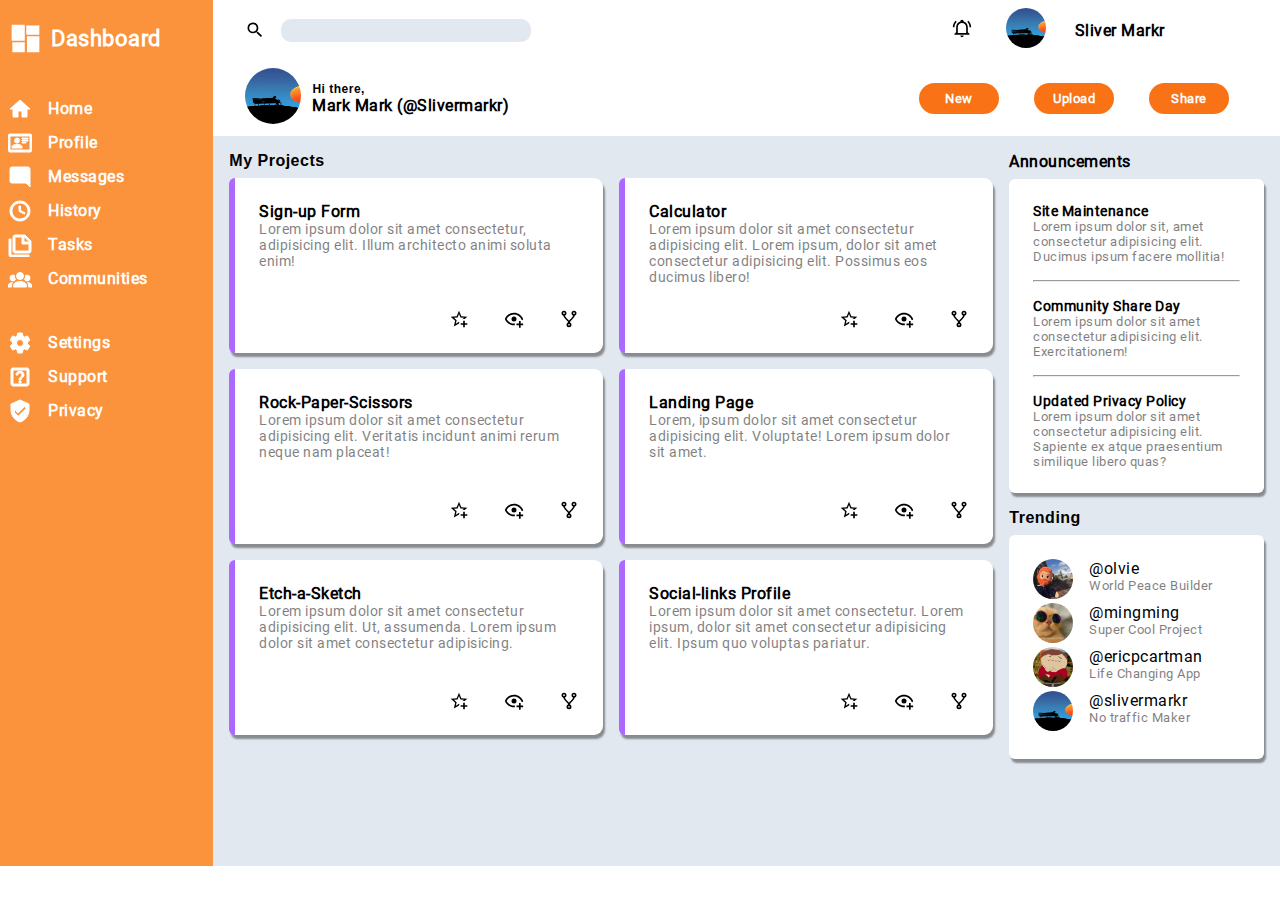
==== commit 8bf67cfc: "edited title" ====
--- a/index.html
+++ b/index.html
@@ -3,7 +3,7 @@
 <head>
     <meta charset="UTF-8">
     <meta name="viewport" content="width=device-width, initial-scale=1.0">
-    <title>Document</title>
+    <title>Dashboard</title>
     <link rel="stylesheet" href="style.css">
 
 </head>
--- a/style.css
+++ b/style.css
@@ -44,7 +44,7 @@
 }
 .main {
     display: grid;
-    grid-template-rows: 1fr 5fr;
+    grid-template-rows: .5fr 5fr;
 }
 
 .main .header-wrapper {
@@ -96,13 +96,14 @@
     font-size: 16px;
     font-weight: 900;
     padding-left: .5rem;
-    transition: all 1ms;
+    transition: all 2ms ease-in-out;
 }
 
 .nav ul > li:hover {
     background-color: rgba(255, 255, 255, 0.1);
-    cursor: pointer;
-    scale: 1.1;
+    border-left: 3px solid rgba(0, 0, 0, 0.585);
+    cursor: pointer;
+
 }
 .nav ul  li > p {
     align-self: center ;
@@ -121,7 +122,7 @@
 }
 .small-icon-box {
     display: grid;
-    grid-template-columns: 1fr 1fr 2fr;
+    grid-template-columns: 1fr .8fr 2fr;
     justify-content: center;
     align-items: center;
 }
@@ -231,6 +232,7 @@
     border: none;
     border-radius: 10px;
     padding-left: 1rem;
+    width: 250px;
 }
 /* removing the x mark in search input box */
 input[type="search"]::-webkit-search-decoration,
@@ -291,7 +293,7 @@
 }
 
 .card:hover {
-    background-color: rgba(255, 255, 255, 0.4);
+    background-color: rgba(255, 255, 255, 0.6);
     border-left: none;
     border-bottom: 6px solid  rgb(173, 105, 255);
     scale: 1.05;
@@ -323,5 +325,5 @@
     opacity: .7;
 }
 .small-icon-box div:nth-child(1):hover {
-    rotate: 30deg;
-}+    rotate: 20deg;
+}
